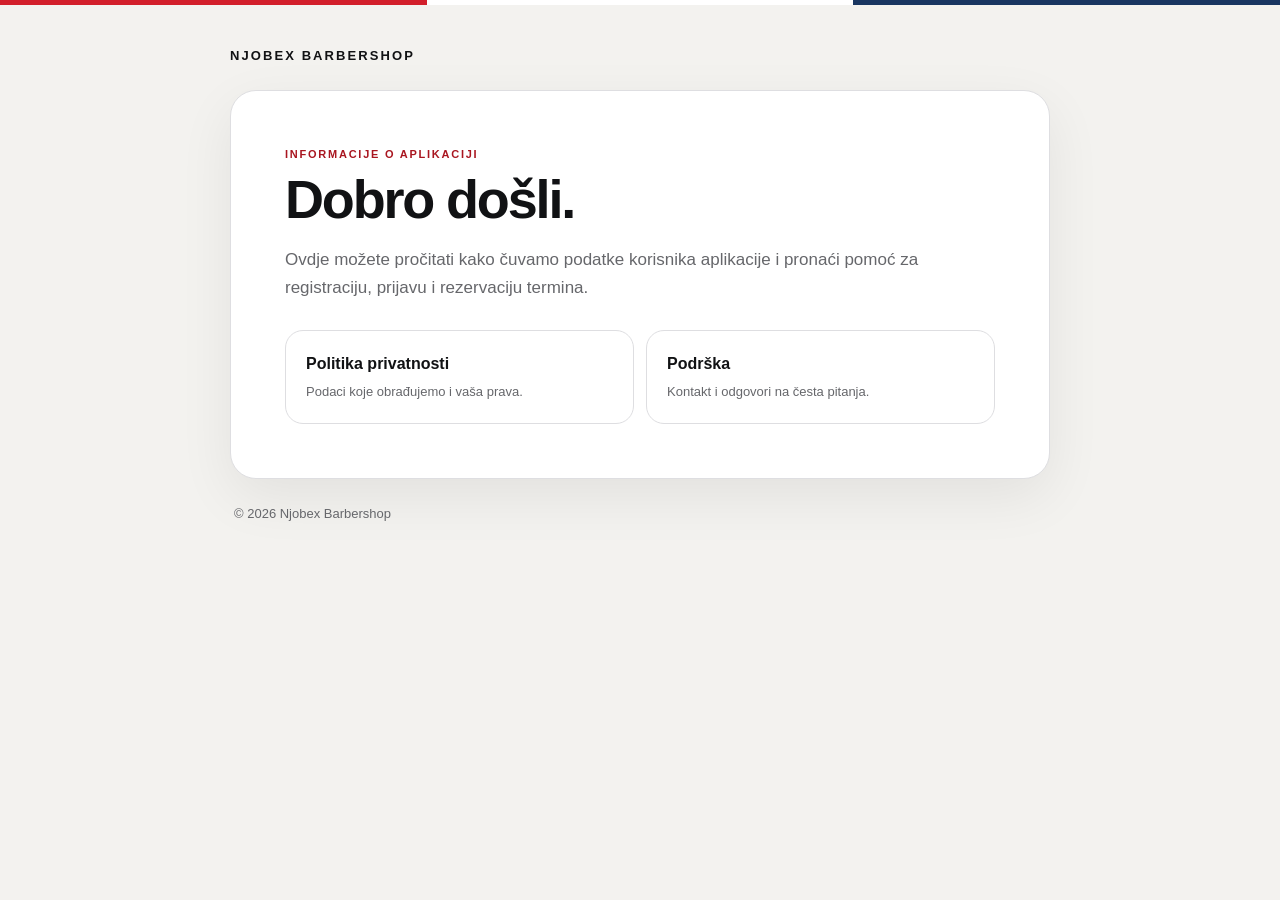
==== docs/index.html @ de7d333f "Add privacy policy and support pages" ====
<!doctype html>
<html lang="bs">
  <head>
    <meta charset="utf-8" />
    <meta name="viewport" content="width=device-width, initial-scale=1" />
    <meta name="description" content="Privatnost i podrška za aplikaciju Njobex Barbershop." />
    <title>Njobex Barbershop</title>
    <link rel="stylesheet" href="styles.css" />
  </head>
  <body>
    <div class="stripe"></div>
    <main class="page">
      <div class="brand">Njobex Barbershop</div>
      <section class="card">
        <p class="eyebrow">Informacije o aplikaciji</p>
        <h1>Dobro došli.</h1>
        <p class="lead">
          Ovdje možete pročitati kako čuvamo podatke korisnika aplikacije i pronaći pomoć
          za registraciju, prijavu i rezervaciju termina.
        </p>
        <div class="links">
          <a class="link-card" href="privacy-policy.html">
            Politika privatnosti
            <span>Podaci koje obrađujemo i vaša prava.</span>
          </a>
          <a class="link-card" href="support.html">
            Podrška
            <span>Kontakt i odgovori na česta pitanja.</span>
          </a>
        </div>
      </section>
      <footer>© 2026 Njobex Barbershop</footer>
    </main>
  </body>
</html>
---- docs/styles.css ----
:root {
  color-scheme: light;
  --canvas: #f3f2ef;
  --surface: #ffffff;
  --ink: #111214;
  --muted: #66676b;
  --line: #dedee1;
  --red: #d21f2b;
  --red-dark: #a91620;
  --blue: #193661;
}

* {
  box-sizing: border-box;
}

body {
  margin: 0;
  background: var(--canvas);
  color: var(--ink);
  font-family: -apple-system, BlinkMacSystemFont, "Segoe UI", sans-serif;
  line-height: 1.65;
}

a {
  color: var(--red-dark);
  font-weight: 700;
}

.stripe {
  height: 5px;
  background: linear-gradient(90deg, var(--red) 0 33.33%, #fff 33.33% 66.66%, var(--blue) 66.66%);
}

.page {
  width: min(820px, calc(100% - 32px));
  margin: 40px auto;
}

.brand {
  margin-bottom: 24px;
  font-size: 13px;
  font-weight: 900;
  letter-spacing: 0.16em;
  text-transform: uppercase;
}

.card {
  padding: clamp(24px, 6vw, 54px);
  border: 1px solid var(--line);
  border-radius: 26px;
  background: var(--surface);
  box-shadow: 0 18px 55px rgba(17, 18, 20, 0.07);
}

.eyebrow {
  margin: 0 0 6px;
  color: var(--red-dark);
  font-size: 11px;
  font-weight: 900;
  letter-spacing: 0.16em;
  text-transform: uppercase;
}

h1 {
  margin: 0;
  font-size: clamp(34px, 8vw, 54px);
  line-height: 1.08;
  letter-spacing: -0.04em;
}

h2 {
  margin: 36px 0 8px;
  font-size: 21px;
  line-height: 1.25;
}

p,
li {
  color: var(--muted);
}

ul {
  padding-left: 22px;
}

.lead {
  max-width: 650px;
  margin-top: 18px;
  font-size: 17px;
}

.meta {
  margin: 14px 0 0;
  color: var(--muted);
  font-size: 13px;
}

.links {
  display: grid;
  grid-template-columns: repeat(2, minmax(0, 1fr));
  gap: 12px;
  margin-top: 28px;
}

.link-card {
  display: block;
  padding: 20px;
  border: 1px solid var(--line);
  border-radius: 18px;
  color: var(--ink);
  text-decoration: none;
}

.link-card:hover,
.link-card:focus-visible {
  border-color: var(--red);
  outline: none;
}

.link-card span {
  display: block;
  margin-top: 4px;
  color: var(--muted);
  font-size: 13px;
  font-weight: 400;
}

.contact {
  display: flex;
  flex-wrap: wrap;
  gap: 12px;
  margin-top: 22px;
}

.button {
  display: inline-flex;
  min-height: 48px;
  align-items: center;
  padding: 0 18px;
  border-radius: 14px;
  background: var(--ink);
  color: #fff;
  text-decoration: none;
}

.button.secondary {
  border: 1px solid var(--line);
  background: var(--surface);
  color: var(--ink);
}

footer {
  padding: 24px 4px;
  color: var(--muted);
  font-size: 13px;
}

@media (max-width: 600px) {
  .page {
    margin: 22px auto;
  }

  .links {
    grid-template-columns: 1fr;
  }
}
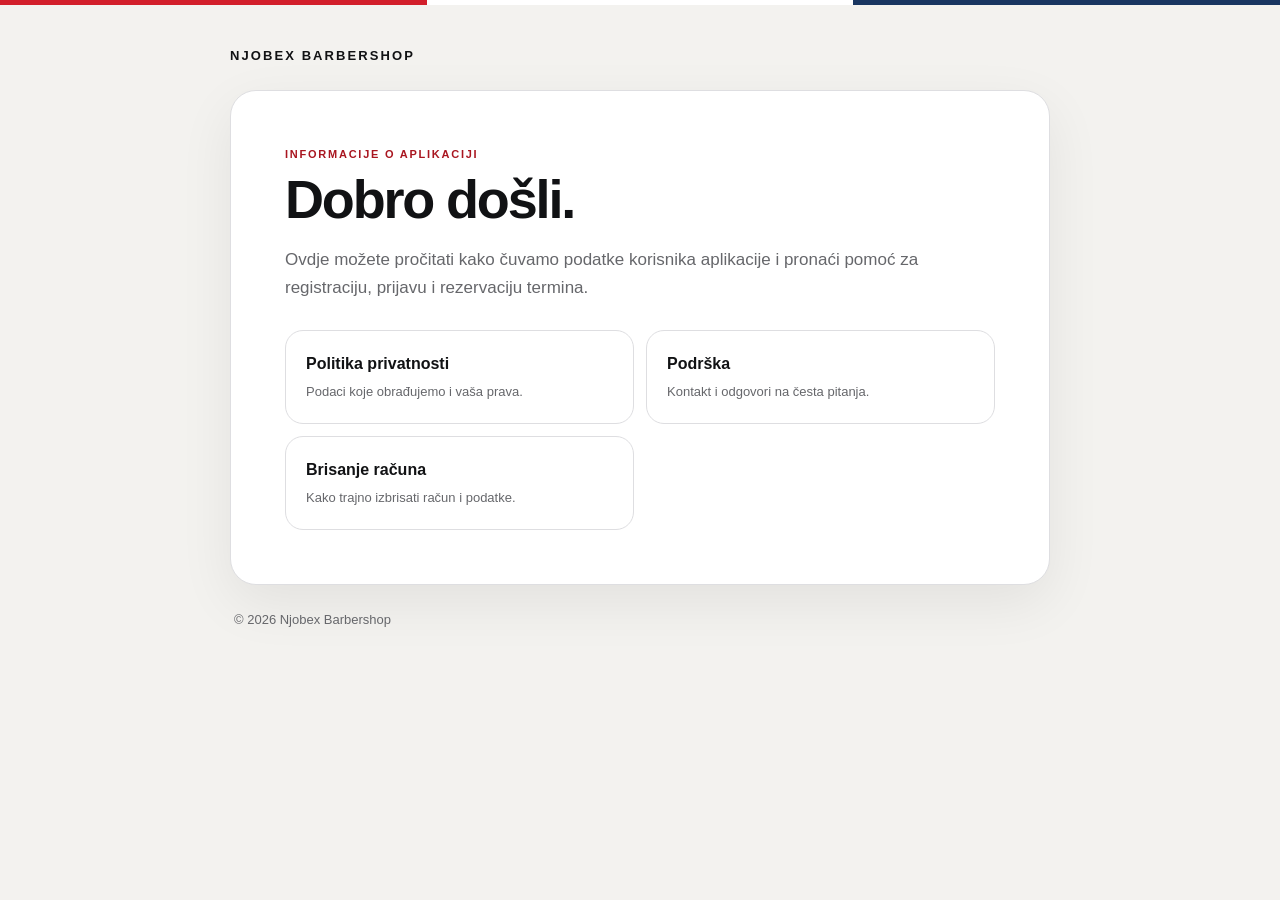
==== commit 495b8b12: "Add account deletion page for Google Play data safety Co-Authored-By: Devin AI <158243242+devin-ai-i" ====
--- a/docs/index.html
+++ b/docs/index.html
@@ -27,6 +27,10 @@
             Podrška
             <span>Kontakt i odgovori na česta pitanja.</span>
           </a>
+          <a class="link-card" href="delete-account.html">
+            Brisanje računa
+            <span>Kako trajno izbrisati račun i podatke.</span>
+          </a>
         </div>
       </section>
       <footer>© 2026 Njobex Barbershop</footer>
--- a/docs/styles.css
+++ b/docs/styles.css
@@ -80,7 +80,8 @@
   color: var(--muted);
 }
 
-ul {
+ul,
+ol {
   padding-left: 22px;
 }
 
